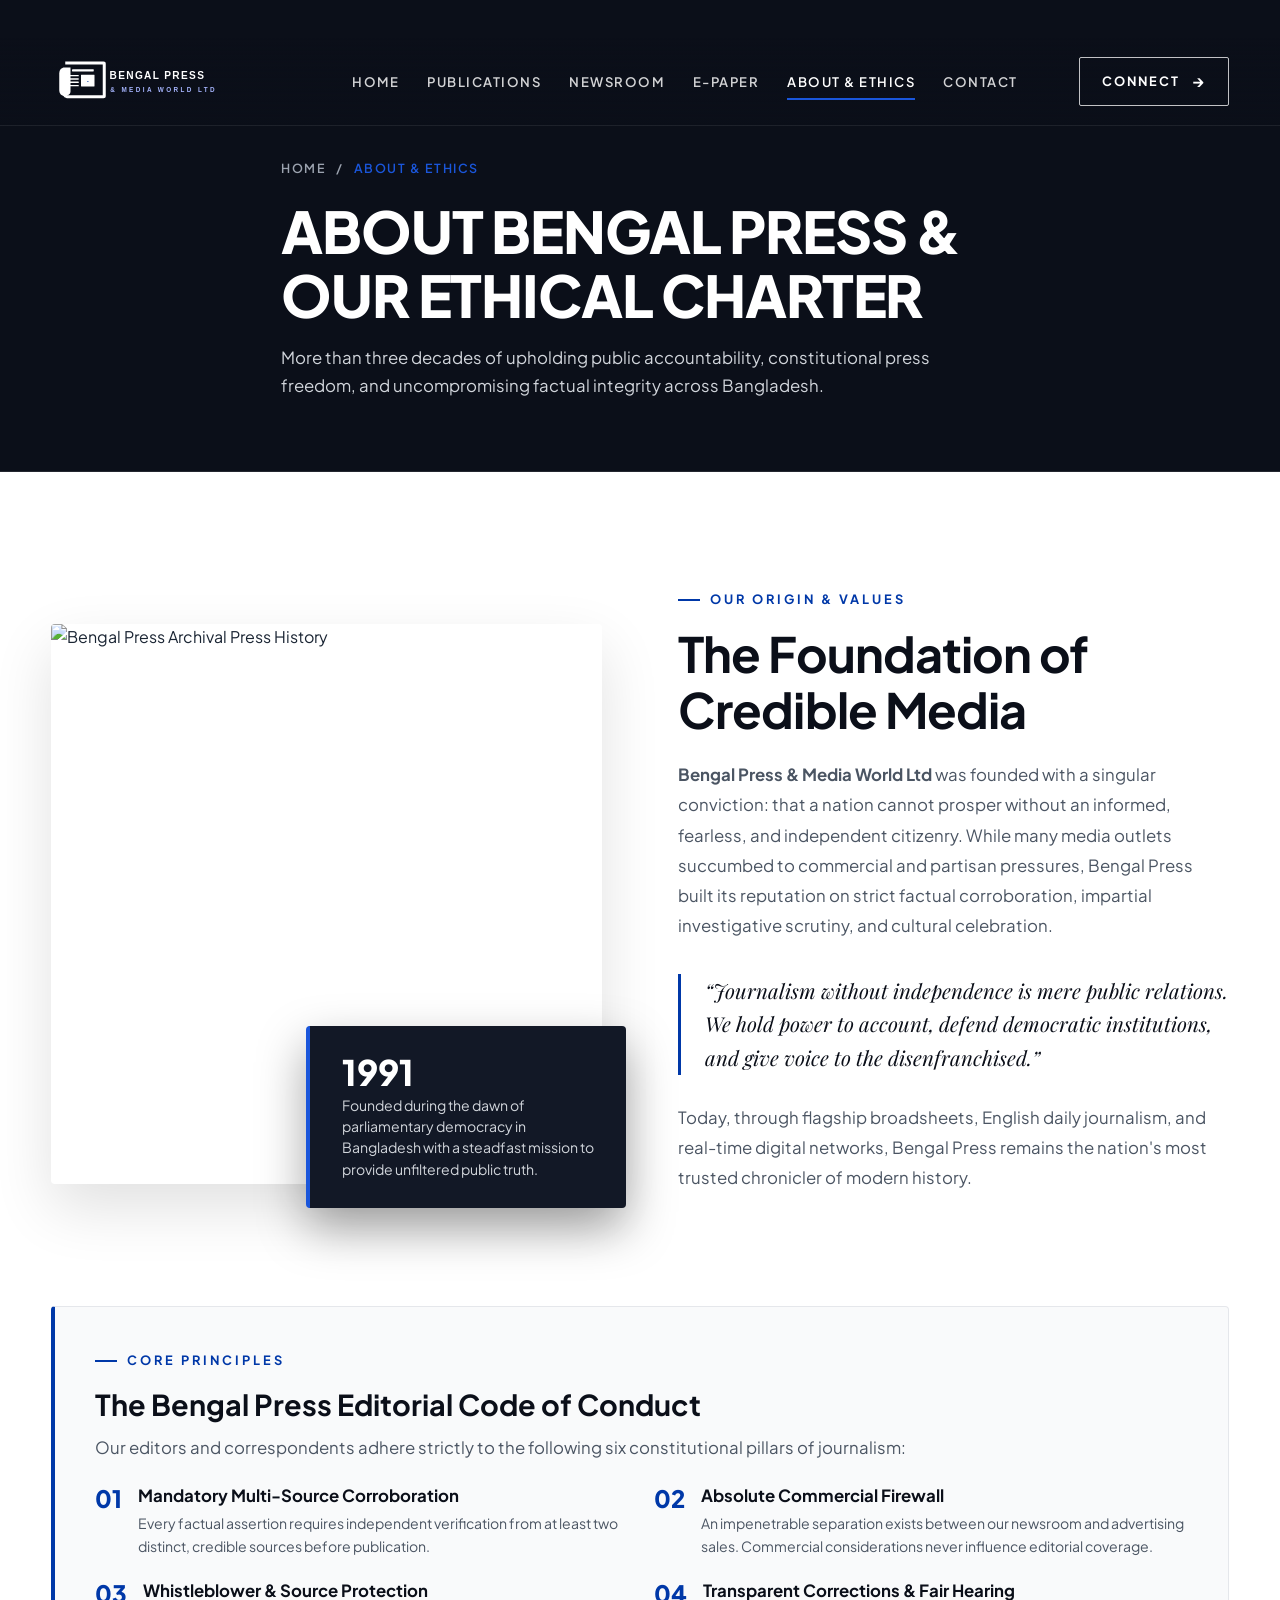
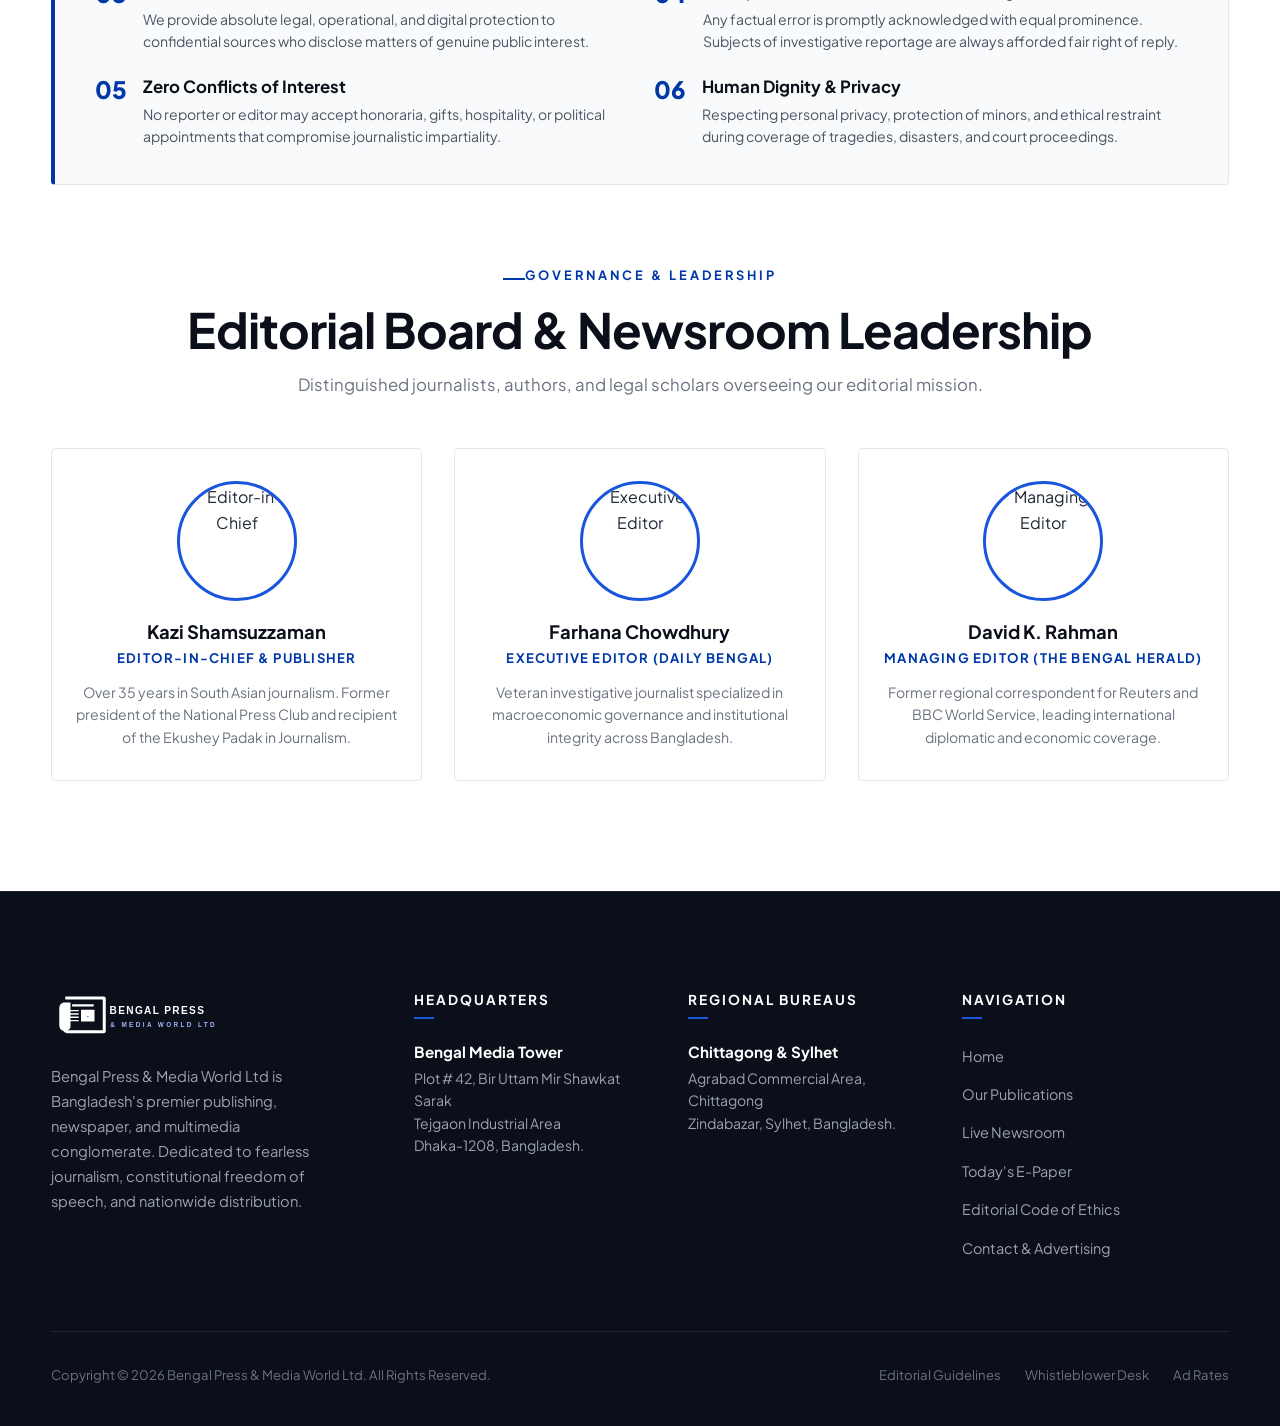
==== about.html @ 6b06f4ae "Refactor into clean multi-page publication and newspaper portal; remove extraneous industrial info" ====
<!DOCTYPE html>
<html lang="en">
<head>
  <meta charset="UTF-8">
  <meta name="viewport" content="width=device-width, initial-scale=1.0">
  <title>About & Editorial Ethics — Bengal Press & Media World Ltd</title>
  <meta name="description" content="Learn about the heritage, publisher's charter, editorial code of conduct, and journalistic independence of Bengal Press & Media World Ltd.">
  
  <link rel="icon" type="image/svg+xml" href="assets/favicon.svg">
  <link rel="stylesheet" href="css/main.css">
  <link rel="stylesheet" href="css/navbar.css">
  <link rel="stylesheet" href="css/sections.css">
  <link rel="stylesheet" href="css/subpages.css">
  <link rel="stylesheet" href="css/footer.css">
</head>
<body>

  <!-- Header -->
  <header class="site-header scrolled">
    <div class="container header-container">
      <a href="index.html" class="brand-logo-link">
        <img src="assets/horizontal-logo-white.svg" alt="Bengal Press & Media World Ltd" class="brand-logo-svg">
      </a>
      <nav class="nav-desktop">
        <a href="index.html" class="nav-link-item">HOME</a>
        <a href="publications.html" class="nav-link-item">PUBLICATIONS</a>
        <a href="newsroom.html" class="nav-link-item">NEWSROOM</a>
        <a href="epaper.html" class="nav-link-item">E-PAPER</a>
        <a href="about.html" class="nav-link-item active">ABOUT & ETHICS</a>
        <a href="contact.html" class="nav-link-item">CONTACT</a>
      </nav>
      <div class="header-actions">
        <a href="contact.html" class="btn-header-connect">CONNECT <span class="arrow">&rarr;</span></a>
        <button class="mobile-toggle" id="mobileMenuBtn">
          <span></span><span></span><span></span>
        </button>
      </div>
    </div>
  </header>

  <!-- Mobile Drawer -->
  <div class="mobile-drawer-backdrop" id="mobileDrawerBackdrop"></div>
  <aside class="mobile-drawer" id="mobileDrawer">
    <div class="mobile-nav-list">
      <a href="index.html" class="mobile-nav-link">HOME</a>
      <a href="publications.html" class="mobile-nav-link">OUR PUBLICATIONS</a>
      <a href="newsroom.html" class="mobile-nav-link">LATEST NEWSROOM</a>
      <a href="epaper.html" class="mobile-nav-link">DIGITAL E-PAPER</a>
      <a href="about.html" class="mobile-nav-link active">ABOUT & ETHICS</a>
      <a href="contact.html" class="mobile-nav-link">CONTACT THE DESK</a>
    </div>
  </aside>

  <main>
    <!-- Subpage Hero -->
    <section class="subpage-hero">
      <div class="subpage-hero-bg" style="background-image: url('https://images.unsplash.com/photo-1542744173-8e7e53415bb0?q=80&w=1920&auto=format&fit=crop');"></div>
      <div class="container subpage-hero-content">
        <div class="breadcrumbs">
          <a href="index.html">Home</a> <span>/</span> <span class="current">About & Ethics</span>
        </div>
        <h1>About Bengal Press & Our Ethical Charter</h1>
        <p>
          More than three decades of upholding public accountability, constitutional press freedom, and uncompromising factual integrity across Bangladesh.
        </p>
      </div>
    </section>

    <!-- Section: Heritage -->
    <section class="section" style="background: #FFFFFF;">
      <div class="container">
        <div class="legacy-grid">
          
          <div class="legacy-image-wrapper">
            <img src="https://images.unsplash.com/photo-1588681664899-f142ff2dc9b1?q=80&w=1200&auto=format&fit=crop" alt="Bengal Press Archival Press History" class="legacy-image-main">
            <div class="legacy-badge-card">
              <div class="badge-year">1991</div>
              <div class="badge-text">Founded during the dawn of parliamentary democracy in Bangladesh with a steadfast mission to provide unfiltered public truth.</div>
            </div>
          </div>

          <div class="legacy-content-wrap">
            <div class="section-tag">OUR ORIGIN & VALUES</div>
            <h2 class="section-title">The Foundation of Credible Media</h2>
            
            <p class="legacy-text">
              <strong>Bengal Press & Media World Ltd</strong> was founded with a singular conviction: that a nation cannot prosper without an informed, fearless, and independent citizenry. While many media outlets succumbed to commercial and partisan pressures, Bengal Press built its reputation on strict factual corroboration, impartial investigative scrutiny, and cultural celebration.
            </p>

            <blockquote class="legacy-quote">
              “Journalism without independence is mere public relations. We hold power to account, defend democratic institutions, and give voice to the disenfranchised.”
            </blockquote>

            <p class="legacy-text">
              Today, through flagship broadsheets, English daily journalism, and real-time digital networks, Bengal Press remains the nation's most trusted chronicler of modern history.
            </p>
          </div>

        </div>

        <!-- Editorial Code of Conduct -->
        <div class="ethics-charter-box" id="ethics" style="margin-top: 80px;">
          <div class="section-tag">CORE PRINCIPLES</div>
          <h3 style="font-size: 1.8rem; margin-bottom: 12px;">The Bengal Press Editorial Code of Conduct</h3>
          <p style="color: var(--color-gray-600); max-width: 820px; line-height: 1.7;">
            Our editors and correspondents adhere strictly to the following six constitutional pillars of journalism:
          </p>

          <div class="ethics-list">
            
            <div class="ethics-item">
              <div class="ethics-item-num">01</div>
              <div class="ethics-item-text">
                <h4>Mandatory Multi-Source Corroboration</h4>
                <p>Every factual assertion requires independent verification from at least two distinct, credible sources before publication.</p>
              </div>
            </div>

            <div class="ethics-item">
              <div class="ethics-item-num">02</div>
              <div class="ethics-item-text">
                <h4>Absolute Commercial Firewall</h4>
                <p>An impenetrable separation exists between our newsroom and advertising sales. Commercial considerations never influence editorial coverage.</p>
              </div>
            </div>

            <div class="ethics-item">
              <div class="ethics-item-num">03</div>
              <div class="ethics-item-text">
                <h4>Whistleblower & Source Protection</h4>
                <p>We provide absolute legal, operational, and digital protection to confidential sources who disclose matters of genuine public interest.</p>
              </div>
            </div>

            <div class="ethics-item">
              <div class="ethics-item-num">04</div>
              <div class="ethics-item-text">
                <h4>Transparent Corrections & Fair Hearing</h4>
                <p>Any factual error is promptly acknowledged with equal prominence. Subjects of investigative reportage are always afforded fair right of reply.</p>
              </div>
            </div>

            <div class="ethics-item">
              <div class="ethics-item-num">05</div>
              <div class="ethics-item-text">
                <h4>Zero Conflicts of Interest</h4>
                <p>No reporter or editor may accept honoraria, gifts, hospitality, or political appointments that compromise journalistic impartiality.</p>
              </div>
            </div>

            <div class="ethics-item">
              <div class="ethics-item-num">06</div>
              <div class="ethics-item-text">
                <h4>Human Dignity & Privacy</h4>
                <p>Respecting personal privacy, protection of minors, and ethical restraint during coverage of tragedies, disasters, and court proceedings.</p>
              </div>
            </div>

          </div>
        </div>

        <!-- Section: Editorial Leadership -->
        <div style="margin-top: 80px;">
          <div class="section-tag" style="text-align: center; display: block;">GOVERNANCE & LEADERSHIP</div>
          <h2 class="section-title" style="text-align: center; margin-bottom: 12px;">Editorial Board & Newsroom Leadership</h2>
          <p class="section-lead" style="text-align: center; margin: 0 auto;">
            Distinguished journalists, authors, and legal scholars overseeing our editorial mission.
          </p>

          <div class="board-grid">
            
            <div class="board-card">
              <img src="https://images.unsplash.com/photo-1507003211169-0a1dd7228f2d?q=80&w=600&auto=format&fit=crop" alt="Editor-in-Chief" class="board-avatar">
              <h4>Kazi Shamsuzzaman</h4>
              <div class="board-role">Editor-in-Chief & Publisher</div>
              <p>Over 35 years in South Asian journalism. Former president of the National Press Club and recipient of the Ekushey Padak in Journalism.</p>
            </div>

            <div class="board-card">
              <img src="https://images.unsplash.com/photo-1542744173-8e7e53415bb0?q=80&w=600&auto=format&fit=crop" alt="Executive Editor" class="board-avatar">
              <h4>Farhana Chowdhury</h4>
              <div class="board-role">Executive Editor (Daily Bengal)</div>
              <p>Veteran investigative journalist specialized in macroeconomic governance and institutional integrity across Bangladesh.</p>
            </div>

            <div class="board-card">
              <img src="https://images.unsplash.com/photo-1522071820081-009f0129c71c?q=80&w=600&auto=format&fit=crop" alt="Managing Editor" class="board-avatar">
              <h4>David K. Rahman</h4>
              <div class="board-role">Managing Editor (The Bengal Herald)</div>
              <p>Former regional correspondent for Reuters and BBC World Service, leading international diplomatic and economic coverage.</p>
            </div>

          </div>
        </div>

      </div>
    </section>
  </main>

  <!-- Footer -->
  <footer class="site-footer">
    <div class="container">
      <div class="footer-top-grid">
        <div class="footer-brand-col">
          <img src="assets/horizontal-logo-white.svg" alt="Bengal Press & Media World Ltd" class="footer-logo">
          <p class="footer-about-text">
            Bengal Press & Media World Ltd is Bangladesh's premier publishing, newspaper, and multimedia conglomerate. Dedicated to fearless journalism, constitutional freedom of speech, and nationwide distribution.
          </p>
        </div>
        <div>
          <h4 class="footer-col-heading">HEADQUARTERS</h4>
          <div class="footer-contact-block">
            <h5>Bengal Media Tower</h5>
            <p>Plot # 42, Bir Uttam Mir Shawkat Sarak<br>Tejgaon Industrial Area<br>Dhaka-1208, Bangladesh.</p>
          </div>
        </div>
        <div>
          <h4 class="footer-col-heading">REGIONAL BUREAUS</h4>
          <div class="footer-contact-block">
            <h5>Chittagong & Sylhet</h5>
            <p>Agrabad Commercial Area, Chittagong<br>Zindabazar, Sylhet, Bangladesh.</p>
          </div>
        </div>
        <div>
          <h4 class="footer-col-heading">NAVIGATION</h4>
          <ul class="footer-nav-list">
            <li><a href="index.html">Home</a></li>
            <li><a href="publications.html">Our Publications</a></li>
            <li><a href="newsroom.html">Live Newsroom</a></li>
            <li><a href="epaper.html">Today's E-Paper</a></li>
            <li><a href="about.html">Editorial Code of Ethics</a></li>
            <li><a href="contact.html">Contact & Advertising</a></li>
          </ul>
        </div>
      </div>
      <div class="footer-bottom">
        <div>Copyright &copy; 2026 Bengal Press &amp; Media World Ltd. All Rights Reserved.</div>
        <div class="footer-bottom-links">
          <a href="about.html#ethics">Editorial Guidelines</a>
          <a href="contact.html">Whistleblower Desk</a>
          <a href="contact.html">Ad Rates</a>
        </div>
      </div>
    </div>
  </footer>

  <script src="js/main.js"></script>
</body>
</html>
---- css/main.css ----
/* ==========================================================================
   BENGAL PRESS & MEDIA WORLD LTD — CORE STYLESHEET
   Inspired by Transcom BD Corporate Architecture & Minimalist Luxury
   ========================================================================== */

@import url('https://fonts.googleapis.com/css2?family=Playfair+Display:ital,wght@0,400;0,600;0,700;0,900;1,400;1,700&family=Plus+Jakarta+Sans:wght@300;400;500;600;700;800&family=Inter:wght@300;400;500;600;700&display=swap');

:root {
  /* Brand Colors */
  --color-primary: #0038A8;
  --color-primary-dark: #002266;
  --color-primary-light: #1A56DB;
  --color-accent: #C29B38;
  --color-accent-hover: #D9AE43;
  
  /* Monochromes & Neutrals */
  --color-dark: #0B0F19;
  --color-dark-surface: #121826;
  --color-dark-card: #1B2234;
  --color-gray-900: #111827;
  --color-gray-800: #1F2937;
  --color-gray-700: #374151;
  --color-gray-600: #4B5563;
  --color-gray-500: #6B7280;
  --color-gray-400: #9CA3AF;
  --color-gray-300: #D1D5DB;
  --color-gray-200: #E5E7EB;
  --color-gray-100: #F3F4F6;
  --color-gray-50: #F9FAFB;
  --color-white: #FFFFFF;

  /* Typography */
  --font-sans: 'Plus Jakarta Sans', 'Inter', -apple-system, BlinkMacSystemFont, sans-serif;
  --font-serif: 'Playfair Display', Georgia, serif;
  
  /* Layout & Spacing */
  --max-width: 1480px;
  --max-width-narrow: 1140px;
  --header-height: 88px;
  --header-height-scrolled: 74px;
  --section-padding-y: 110px;
  --section-padding-mobile: 68px;

  /* Animations & Transitions */
  --transition-fast: 0.2s cubic-bezier(0.16, 1, 0.3, 1);
  --transition-normal: 0.35s cubic-bezier(0.16, 1, 0.3, 1);
  --transition-slow: 0.65s cubic-bezier(0.16, 1, 0.3, 1);
  --transition-carousel: 0.9s cubic-bezier(0.25, 1, 0.5, 1);

  /* Shadows & Glassmorphism */
  --shadow-sm: 0 2px 8px rgba(0, 0, 0, 0.04);
  --shadow-md: 0 12px 32px rgba(0, 0, 0, 0.07);
  --shadow-lg: 0 24px 60px rgba(0, 0, 0, 0.12);
  --shadow-dark: 0 20px 48px rgba(0, 0, 0, 0.35);
  --glass-bg: rgba(11, 15, 25, 0.78);
  --glass-border: rgba(255, 255, 255, 0.12);
}

/* Reset */
*, *::before, *::after {
  box-sizing: border-box;
  margin: 0;
  padding: 0;
}

html {
  font-size: 16px;
  scroll-behavior: smooth;
  text-rendering: optimizeLegibility;
  -webkit-font-smoothing: antialiased;
  -moz-osx-font-smoothing: grayscale;
}

body {
  font-family: var(--font-sans);
  background-color: var(--color-white);
  color: var(--color-gray-800);
  line-height: 1.65;
  overflow-x: hidden;
  position: relative;
}

/* Typography Defaults */
h1, h2, h3, h4, h5, h6 {
  font-family: var(--font-sans);
  font-weight: 700;
  color: var(--color-dark);
  line-height: 1.2;
}

p {
  color: var(--color-gray-600);
  font-size: 1.05rem;
  line-height: 1.75;
}

a {
  color: inherit;
  text-decoration: none;
  transition: color var(--transition-fast);
}

img {
  max-width: 100%;
  height: auto;
  display: block;
}

ul, ol {
  list-style: none;
}

button {
  font-family: inherit;
  cursor: pointer;
  border: none;
  background: none;
  outline: none;
}

/* Container */
.container {
  width: 100%;
  max-width: var(--max-width);
  margin-left: auto;
  margin-right: auto;
  padding-left: clamp(20px, 4vw, 56px);
  padding-right: clamp(20px, 4vw, 56px);
}

.container-narrow {
  max-width: var(--max-width-narrow);
}

/* Section Header Standards (Transcom-style) */
.section {
  padding-top: var(--section-padding-y);
  padding-bottom: var(--section-padding-y);
  position: relative;
}

.section-tag {
  display: inline-flex;
  align-items: center;
  gap: 10px;
  font-size: 0.8rem;
  font-weight: 700;
  letter-spacing: 3px;
  text-transform: uppercase;
  color: var(--color-primary);
  margin-bottom: 16px;
}

.section-tag::before {
  content: '';
  display: inline-block;
  width: 22px;
  height: 2px;
  background-color: var(--color-primary);
}

.section-tag.light {
  color: #A5B4FC;
}

.section-tag.light::before {
  background-color: #A5B4FC;
}

.section-title {
  font-size: clamp(2.2rem, 3.8vw, 3.4rem);
  font-weight: 700;
  letter-spacing: -0.02em;
  line-height: 1.15;
  color: var(--color-dark);
  margin-bottom: 22px;
}

.section-title.light {
  color: var(--color-white);
}

.section-lead {
  font-size: clamp(1.05rem, 1.2vw, 1.22rem);
  color: var(--color-gray-500);
  line-height: 1.8;
  max-width: 720px;
}

.section-lead.light {
  color: var(--color-gray-300);
}

/* Transcom Signature Arrow Button */
.btn-transcom {
  display: inline-flex;
  align-items: center;
  gap: 14px;
  padding: 13px 28px;
  border: 1.5px solid var(--color-primary);
  color: var(--color-primary);
  font-size: 0.82rem;
  font-weight: 700;
  letter-spacing: 2.2px;
  text-transform: uppercase;
  background: transparent;
  transition: all var(--transition-normal);
  position: relative;
  overflow: hidden;
  border-radius: 2px;
  cursor: pointer;
}

.btn-transcom .btn-arrow {
  display: inline-block;
  transition: transform var(--transition-normal);
  font-size: 1.1rem;
  line-height: 1;
}

.btn-transcom:hover {
  background-color: var(--color-primary);
  color: var(--color-white);
  box-shadow: 0 8px 24px rgba(0, 56, 168, 0.25);
}

.btn-transcom:hover .btn-arrow {
  transform: translateX(6px);
}

.btn-transcom-white {
  border-color: rgba(255, 255, 255, 0.85);
  color: var(--color-white);
}

.btn-transcom-white:hover {
  background-color: var(--color-white);
  color: var(--color-primary-dark);
  border-color: var(--color-white);
  box-shadow: 0 8px 28px rgba(255, 255, 255, 0.25);
}

.btn-solid-primary {
  background-color: var(--color-primary);
  color: var(--color-white);
  border: 1.5px solid var(--color-primary);
}

.btn-solid-primary:hover {
  background-color: var(--color-primary-dark);
  border-color: var(--color-primary-dark);
}

/* Ticker bar */
.top-ticker {
  background-color: var(--color-dark);
  color: var(--color-gray-300);
  font-size: 0.78rem;
  font-weight: 500;
  letter-spacing: 0.5px;
  border-bottom: 1px solid rgba(255, 255, 255, 0.08);
  height: 38px;
  display: flex;
  align-items: center;
  overflow: hidden;
}

.ticker-inner {
  display: flex;
  align-items: center;
  justify-content: space-between;
  width: 100%;
}

.ticker-live-badge {
  display: inline-flex;
  align-items: center;
  gap: 6px;
  background-color: rgba(220, 38, 38, 0.2);
  color: #EF4444;
  padding: 2px 8px;
  border-radius: 2px;
  font-size: 0.7rem;
  font-weight: 800;
  letter-spacing: 1px;
  text-transform: uppercase;
}

.ticker-live-dot {
  width: 6px;
  height: 6px;
  background-color: #EF4444;
  border-radius: 50%;
  animation: pulseDot 1.6s infinite ease-in-out;
}

@keyframes pulseDot {
  0%, 100% { opacity: 1; transform: scale(1); }
  50% { opacity: 0.3; transform: scale(0.7); }
}

.ticker-headline-marquee {
  display: flex;
  gap: 32px;
  white-space: nowrap;
  animation: marquee 35s linear infinite;
}

.ticker-item {
  display: inline-flex;
  align-items: center;
  gap: 10px;
}

.ticker-item span.divider {
  color: rgba(255, 255, 255, 0.25);
}

@keyframes marquee {
  0% { transform: translateX(0); }
  100% { transform: translateX(-50%); }
}

/* Animations */
.fade-in-up {
  opacity: 0;
  transform: translateY(32px);
  transition: opacity 0.7s cubic-bezier(0.16, 1, 0.3, 1), transform 0.7s cubic-bezier(0.16, 1, 0.3, 1);
}

.fade-in-up.visible {
  opacity: 1;
  transform: translateY(0);
}

@media (max-width: 991px) {
  :root {
    --header-height: 76px;
    --header-height-scrolled: 68px;
    --section-padding-y: var(--section-padding-mobile);
  }
  .top-ticker {
    display: none;
  }
}
---- css/navbar.css ----
/* ==========================================================================
   BENGAL PRESS & MEDIA WORLD LTD — NAVBAR & HEADER
   Exact Transcom BD Minimalist Luxury Layout
   ========================================================================== */

.site-header {
  position: fixed;
  top: 38px; /* Offset for ticker */
  left: 0;
  width: 100%;
  height: var(--header-height);
  z-index: 1000;
  display: flex;
  align-items: center;
  transition: all var(--transition-normal);
  background: linear-gradient(180deg, rgba(11, 15, 25, 0.75) 0%, rgba(11, 15, 25, 0) 100%);
  border-bottom: 1px solid rgba(255, 255, 255, 0.08);
}

.site-header.scrolled {
  top: 0;
  height: var(--header-height-scrolled);
  background: rgba(11, 15, 25, 0.95);
  backdrop-filter: blur(16px);
  -webkit-backdrop-filter: blur(16px);
  border-bottom: 1px solid rgba(255, 255, 255, 0.12);
  box-shadow: 0 10px 30px rgba(0, 0, 0, 0.35);
}

.header-container {
  display: flex;
  align-items: center;
  justify-content: space-between;
  width: 100%;
}

/* Brand Logo */
.brand-logo-link {
  display: flex;
  align-items: center;
  gap: 12px;
  text-decoration: none;
  z-index: 1002;
}

.brand-logo-svg {
  height: 48px;
  width: auto;
  transition: transform var(--transition-fast);
}

.site-header.scrolled .brand-logo-svg {
  height: 42px;
}

.brand-logo-link:hover .brand-logo-svg {
  transform: translateY(-1px);
}

/* Desktop Navigation */
.nav-desktop {
  display: flex;
  align-items: center;
  gap: clamp(14px, 2.2vw, 34px);
}

.nav-link-item {
  position: relative;
  font-size: 0.82rem;
  font-weight: 600;
  letter-spacing: 1.5px;
  text-transform: uppercase;
  color: rgba(255, 255, 255, 0.82);
  padding: 8px 0;
  transition: color var(--transition-fast);
}

.nav-link-item::after {
  content: '';
  position: absolute;
  bottom: 0;
  left: 50%;
  transform: translateX(-50%) scaleX(0);
  width: 100%;
  height: 2px;
  background-color: var(--color-primary-light);
  transition: transform var(--transition-normal);
  transform-origin: center;
}

.nav-link-item:hover,
.nav-link-item.active {
  color: var(--color-white);
}

.nav-link-item:hover::after,
.nav-link-item.active::after {
  transform: translateX(-50%) scaleX(1);
}

/* Header Actions */
.header-actions {
  display: flex;
  align-items: center;
  gap: 20px;
}

.btn-header-connect {
  display: inline-flex;
  align-items: center;
  gap: 12px;
  padding: 10px 22px;
  border: 1px solid rgba(255, 255, 255, 0.75);
  color: var(--color-white);
  font-size: 0.8rem;
  font-weight: 700;
  letter-spacing: 2px;
  text-transform: uppercase;
  background: transparent;
  transition: all var(--transition-normal);
  border-radius: 2px;
}

.btn-header-connect .arrow {
  display: inline-block;
  transition: transform var(--transition-normal);
  font-size: 1rem;
}

.btn-header-connect:hover {
  background-color: var(--color-white);
  color: var(--color-primary-dark);
  border-color: var(--color-white);
}

.btn-header-connect:hover .arrow {
  transform: translateX(4px);
}

/* Mobile Menu Toggle */
.mobile-toggle {
  display: none;
  flex-direction: column;
  justify-content: center;
  gap: 5px;
  width: 40px;
  height: 40px;
  z-index: 1002;
  cursor: pointer;
  background: none;
  border: none;
  padding: 4px;
}

.mobile-toggle span {
  display: block;
  width: 24px;
  height: 2px;
  background-color: var(--color-white);
  transition: all var(--transition-fast);
}

.mobile-toggle.open span:nth-child(1) {
  transform: translateY(7px) rotate(45deg);
}

.mobile-toggle.open span:nth-child(2) {
  opacity: 0;
}

.mobile-toggle.open span:nth-child(3) {
  transform: translateY(-7px) rotate(-45deg);
}

/* Mobile Drawer Overlay */
.mobile-drawer {
  position: fixed;
  top: 0;
  right: -100%;
  width: 100%;
  max-width: 420px;
  height: 100vh;
  background: rgba(11, 15, 25, 0.98);
  backdrop-filter: blur(20px);
  -webkit-backdrop-filter: blur(20px);
  z-index: 1001;
  display: flex;
  flex-direction: column;
  padding: 100px 36px 40px;
  transition: right 0.4s cubic-bezier(0.16, 1, 0.3, 1);
  border-left: 1px solid rgba(255, 255, 255, 0.1);
  overflow-y: auto;
}

.mobile-drawer.open {
  right: 0;
}

.mobile-drawer-backdrop {
  position: fixed;
  top: 0;
  left: 0;
  width: 100%;
  height: 100vh;
  background: rgba(0, 0, 0, 0.65);
  z-index: 1000;
  opacity: 0;
  visibility: hidden;
  transition: all var(--transition-normal);
}

.mobile-drawer-backdrop.open {
  opacity: 1;
  visibility: visible;
}

.mobile-nav-list {
  display: flex;
  flex-direction: column;
  gap: 20px;
  margin-bottom: 36px;
}

.mobile-nav-link {
  font-size: 1.15rem;
  font-weight: 600;
  letter-spacing: 1.5px;
  text-transform: uppercase;
  color: rgba(255, 255, 255, 0.85);
  padding: 8px 0;
  display: block;
  border-bottom: 1px solid rgba(255, 255, 255, 0.06);
}

.mobile-nav-link:hover,
.mobile-nav-link.active {
  color: var(--color-white);
  padding-left: 8px;
}

.mobile-drawer-footer {
  margin-top: auto;
  padding-top: 24px;
}

.mobile-drawer-footer p {
  color: var(--color-gray-400);
  font-size: 0.85rem;
  margin-bottom: 16px;
}

/* Responsive adjustments */
@media (max-width: 1140px) {
  .nav-desktop {
    display: none;
  }
  .mobile-toggle {
    display: flex;
  }
}

@media (max-width: 991px) {
  .site-header {
    top: 0;
  }
  .btn-header-connect {
    padding: 8px 16px;
    font-size: 0.72rem;
    letter-spacing: 1.5px;
  }
}
---- css/sections.css ----
/* ==========================================================================
   BENGAL PRESS & MEDIA WORLD LTD — SECTIONS STYLESHEET
   Transcom BD Architecture Adapted for a Premier Publishing Conglomerate
   ========================================================================== */

/* --------------------------------------------------------------------------
   1. SECTION: A LEGACY BUILT ON TRUTH & INTEGRITY (Transcom Legacy Style)
   -------------------------------------------------------------------------- */
.section-legacy {
  background-color: var(--color-white);
  position: relative;
  overflow: hidden;
}

.legacy-grid {
  display: grid;
  grid-template-columns: 1fr 1fr;
  gap: clamp(40px, 6vw, 90px);
  align-items: center;
}

.legacy-image-wrapper {
  position: relative;
}

.legacy-image-main {
  width: 100%;
  height: 560px;
  object-fit: cover;
  border-radius: 4px;
  box-shadow: var(--shadow-lg);
  filter: contrast(1.05);
}

.legacy-badge-card {
  position: absolute;
  bottom: -24px;
  right: -24px;
  background: var(--color-dark-surface);
  color: var(--color-white);
  padding: 28px 32px;
  border-radius: 4px;
  border-left: 4px solid var(--color-primary-light);
  box-shadow: var(--shadow-dark);
  max-width: 320px;
}

.legacy-badge-card .badge-year {
  font-size: 2.2rem;
  font-weight: 800;
  color: #FFFFFF;
  line-height: 1;
  margin-bottom: 6px;
}

.legacy-badge-card .badge-text {
  font-size: 0.88rem;
  color: var(--color-gray-300);
  line-height: 1.5;
}

.legacy-content-header {
  margin-bottom: 24px;
}

.legacy-quote {
  font-family: var(--font-serif);
  font-size: clamp(1.2rem, 1.6vw, 1.45rem);
  font-style: italic;
  line-height: 1.65;
  color: var(--color-dark);
  border-left: 3px solid var(--color-primary);
  padding-left: 24px;
  margin-bottom: 28px;
}

.legacy-text {
  font-size: 1.05rem;
  color: var(--color-gray-600);
  line-height: 1.8;
  margin-bottom: 32px;
}

/* Transcom Award Highlights */
.legacy-awards-list {
  display: flex;
  flex-direction: column;
  gap: 16px;
  margin-bottom: 38px;
}

.award-item {
  display: flex;
  align-items: center;
  gap: 16px;
  padding: 12px 18px;
  background-color: var(--color-gray-50);
  border-radius: 4px;
  border: 1px solid var(--color-gray-200);
}

.award-icon {
  width: 36px;
  height: 36px;
  display: flex;
  align-items: center;
  justify-content: center;
  background-color: rgba(0, 56, 168, 0.1);
  color: var(--color-primary);
  border-radius: 50%;
  font-size: 1.1rem;
  flex-shrink: 0;
}

.award-details h4 {
  font-size: 0.95rem;
  font-weight: 700;
  color: var(--color-dark);
  margin-bottom: 2px;
}

.award-details p {
  font-size: 0.82rem;
  color: var(--color-gray-500);
  margin: 0;
}

/* --------------------------------------------------------------------------
   2. SECTION: IMPACT & CIRCULATION METRICS (Transcom Presence Style)
   -------------------------------------------------------------------------- */
.section-metrics {
  background-color: var(--color-dark-surface);
  color: var(--color-white);
  padding: 90px 0;
  position: relative;
  border-top: 1px solid rgba(255, 255, 255, 0.08);
  border-bottom: 1px solid rgba(255, 255, 255, 0.08);
}

.metrics-header {
  text-align: center;
  max-width: 800px;
  margin: 0 auto 60px;
}

.metrics-grid {
  display: grid;
  grid-template-columns: repeat(4, 1fr);
  gap: 28px;
}

.metric-card {
  background: rgba(255, 255, 255, 0.03);
  border: 1px solid rgba(255, 255, 255, 0.08);
  border-radius: 4px;
  padding: 36px 28px;
  text-align: center;
  transition: transform var(--transition-fast), border-color var(--transition-fast), background var(--transition-fast);
}

.metric-card:hover {
  transform: translateY(-4px);
  border-color: var(--color-primary-light);
  background: rgba(255, 255, 255, 0.05);
}

.metric-number {
  font-size: clamp(2.6rem, 3.8vw, 3.8rem);
  font-weight: 800;
  letter-spacing: -0.02em;
  line-height: 1;
  color: #FFFFFF;
  margin-bottom: 12px;
  font-family: var(--font-sans);
}

.metric-number span.suffix {
  color: var(--color-primary-light);
}

.metric-label {
  font-size: 0.92rem;
  font-weight: 700;
  letter-spacing: 1.5px;
  text-transform: uppercase;
  color: var(--color-gray-300);
  margin-bottom: 8px;
}

.metric-sub {
  font-size: 0.84rem;
  color: var(--color-gray-400);
  line-height: 1.5;
}

/* --------------------------------------------------------------------------
   3. SECTION: PUBLICATIONS & MEDIA DIVISIONS (Transcom Businesses Style)
   -------------------------------------------------------------------------- */
.section-divisions {
  background-color: var(--color-gray-50);
}

.divisions-header-wrap {
  display: flex;
  align-items: flex-end;
  justify-content: space-between;
  margin-bottom: 48px;
  flex-wrap: wrap;
  gap: 24px;
}

/* Category Filter Tabs */
.divisions-tabs {
  display: flex;
  align-items: center;
  gap: 8px;
  flex-wrap: wrap;
  background: var(--color-white);
  padding: 6px;
  border-radius: 4px;
  border: 1px solid var(--color-gray-200);
}

.tab-btn {
  padding: 8px 18px;
  font-size: 0.8rem;
  font-weight: 700;
  letter-spacing: 1px;
  text-transform: uppercase;
  color: var(--color-gray-600);
  border-radius: 2px;
  transition: all var(--transition-fast);
}

.tab-btn:hover {
  color: var(--color-dark);
}

.tab-btn.active {
  background-color: var(--color-primary);
  color: var(--color-white);
}

/* Divisions Grid */
.divisions-grid {
  display: grid;
  grid-template-columns: repeat(3, 1fr);
  gap: 32px;
}

.division-card {
  background-color: var(--color-white);
  border-radius: 4px;
  overflow: hidden;
  box-shadow: var(--shadow-sm);
  border: 1px solid var(--color-gray-200);
  transition: transform var(--transition-normal), box-shadow var(--transition-normal), border-color var(--transition-normal);
  display: flex;
  flex-direction: column;
}

.division-card:hover {
  transform: translateY(-6px);
  box-shadow: var(--shadow-lg);
  border-color: rgba(0, 56, 168, 0.3);
}

.division-image-wrap {
  position: relative;
  width: 100%;
  height: 240px;
  overflow: hidden;
}

.division-image-wrap img {
  width: 100%;
  height: 100%;
  object-fit: cover;
  transition: transform 0.6s cubic-bezier(0.25, 1, 0.5, 1);
}

.division-card:hover .division-image-wrap img {
  transform: scale(1.06);
}

.division-tag-pill {
  position: absolute;
  top: 16px;
  left: 16px;
  padding: 4px 12px;
  background: rgba(11, 15, 25, 0.85);
  backdrop-filter: blur(8px);
  -webkit-backdrop-filter: blur(8px);
  color: #FFFFFF;
  font-size: 0.72rem;
  font-weight: 700;
  letter-spacing: 1.5px;
  text-transform: uppercase;
  border-radius: 2px;
}

.division-body {
  padding: 30px;
  display: flex;
  flex-direction: column;
  flex-grow: 1;
}

.division-meta {
  display: flex;
  align-items: center;
  gap: 12px;
  font-size: 0.78rem;
  color: var(--color-gray-500);
  margin-bottom: 12px;
}

.division-title {
  font-size: 1.35rem;
  font-weight: 700;
  color: var(--color-dark);
  margin-bottom: 14px;
  line-height: 1.3;
}

.division-desc {
  font-size: 0.95rem;
  color: var(--color-gray-600);
  line-height: 1.65;
  margin-bottom: 24px;
  flex-grow: 1;
}

.division-footer {
  padding-top: 18px;
  border-top: 1px solid var(--color-gray-100);
  display: flex;
  align-items: center;
  justify-content: space-between;
}

.division-spec {
  font-size: 0.8rem;
  font-weight: 600;
  color: var(--color-primary);
}

.division-explore-btn {
  display: inline-flex;
  align-items: center;
  gap: 6px;
  font-size: 0.78rem;
  font-weight: 700;
  letter-spacing: 1.5px;
  text-transform: uppercase;
  color: var(--color-dark);
  transition: gap var(--transition-fast), color var(--transition-fast);
}

.division-explore-btn:hover {
  color: var(--color-primary);
  gap: 10px;
}

/* --------------------------------------------------------------------------
   4. SECTION: INDUSTRIAL PRINTING & SUSTAINABLE INFRASTRUCTURE
   -------------------------------------------------------------------------- */
.section-infrastructure {
  background-color: var(--color-dark);
  color: var(--color-white);
  position: relative;
  overflow: hidden;
}

.infra-grid {
  display: grid;
  grid-template-columns: 1.1fr 0.9fr;
  gap: clamp(40px, 6vw, 80px);
  align-items: center;
}

.infra-features {
  display: grid;
  grid-template-columns: 1fr 1fr;
  gap: 24px;
  margin-top: 36px;
}

.infra-feature-item {
  background: rgba(255, 255, 255, 0.04);
  border: 1px solid rgba(255, 255, 255, 0.09);
  padding: 24px;
  border-radius: 4px;
  transition: background var(--transition-fast);
}

.infra-feature-item:hover {
  background: rgba(255, 255, 255, 0.08);
}

.infra-feature-icon {
  font-size: 1.5rem;
  color: var(--color-primary-light);
  margin-bottom: 14px;
}

.infra-feature-title {
  font-size: 1.05rem;
  font-weight: 700;
  color: #FFFFFF;
  margin-bottom: 8px;
}

.infra-feature-desc {
  font-size: 0.85rem;
  color: var(--color-gray-400);
  line-height: 1.6;
  margin: 0;
}

.infra-media-wrap {
  position: relative;
}

.infra-main-img {
  width: 100%;
  height: 520px;
  object-fit: cover;
  border-radius: 4px;
  box-shadow: var(--shadow-dark);
}

.infra-spec-overlay {
  position: absolute;
  bottom: 24px;
  left: 24px;
  right: 24px;
  background: rgba(11, 15, 25, 0.92);
  backdrop-filter: blur(14px);
  -webkit-backdrop-filter: blur(14px);
  border: 1px solid rgba(255, 255, 255, 0.14);
  padding: 20px 24px;
  border-radius: 4px;
  display: flex;
  justify-content: space-between;
  align-items: center;
}

.infra-spec-stat h5 {
  font-size: 1.35rem;
  font-weight: 800;
  color: #FFFFFF;
  margin-bottom: 2px;
}

.infra-spec-stat p {
  font-size: 0.75rem;
  font-weight: 600;
  text-transform: uppercase;
  letter-spacing: 1px;
  color: var(--color-gray-400);
  margin: 0;
}

/* --------------------------------------------------------------------------
   5. SECTION: NEWSROOM & PRESS RELEASES (Transcom News Style)
   -------------------------------------------------------------------------- */
.section-news {
  background-color: var(--color-white);
}

.news-header-wrap {
  display: flex;
  align-items: flex-end;
  justify-content: space-between;
  margin-bottom: 48px;
  flex-wrap: wrap;
  gap: 20px;
}

.news-grid {
  display: grid;
  grid-template-columns: 1.2fr 0.8fr 0.8fr;
  gap: 32px;
}

.news-card-featured {
  grid-row: span 2;
  background: var(--color-gray-50);
  border: 1px solid var(--color-gray-200);
  border-radius: 4px;
  overflow: hidden;
  display: flex;
  flex-direction: column;
  transition: transform var(--transition-normal), box-shadow var(--transition-normal);
}

.news-card-featured:hover {
  transform: translateY(-4px);
  box-shadow: var(--shadow-lg);
}

.news-featured-img {
  width: 100%;
  height: 340px;
  object-fit: cover;
}

.news-featured-content {
  padding: 36px;
  display: flex;
  flex-direction: column;
  flex-grow: 1;
}

.news-meta-row {
  display: flex;
  align-items: center;
  gap: 14px;
  font-size: 0.78rem;
  font-weight: 600;
  letter-spacing: 1px;
  text-transform: uppercase;
  color: var(--color-primary);
  margin-bottom: 14px;
}

.news-card-standard {
  background: var(--color-white);
  border: 1px solid var(--color-gray-200);
  border-radius: 4px;
  overflow: hidden;
  display: flex;
  flex-direction: column;
  transition: transform var(--transition-normal), box-shadow var(--transition-normal);
}

.news-card-standard:hover {
  transform: translateY(-4px);
  box-shadow: var(--shadow-md);
}

.news-standard-img {
  width: 100%;
  height: 190px;
  object-fit: cover;
}

.news-standard-content {
  padding: 24px;
  display: flex;
  flex-direction: column;
  flex-grow: 1;
}

.news-title {
  font-size: 1.15rem;
  font-weight: 700;
  color: var(--color-dark);
  line-height: 1.4;
  margin-bottom: 12px;
}

.news-excerpt {
  font-size: 0.9rem;
  color: var(--color-gray-500);
  line-height: 1.6;
  margin-bottom: 18px;
  flex-grow: 1;
}

.news-date {
  font-size: 0.76rem;
  color: var(--color-gray-400);
  font-weight: 500;
}

/* --------------------------------------------------------------------------
   6. SECTION: EDITORIAL ETHICS & PUBLIC RESPONSIBILITY (CSR)
   -------------------------------------------------------------------------- */
.section-csr {
  background-color: var(--color-gray-50);
  border-top: 1px solid var(--color-gray-200);
}

.csr-grid {
  display: grid;
  grid-template-columns: repeat(3, 1fr);
  gap: 32px;
}

.csr-card {
  background: var(--color-white);
  padding: 40px 32px;
  border-radius: 4px;
  border: 1px solid var(--color-gray-200);
  transition: transform var(--transition-fast), border-color var(--transition-fast);
}

.csr-card:hover {
  transform: translateY(-4px);
  border-color: var(--color-primary);
}

.csr-card-icon {
  width: 52px;
  height: 52px;
  display: flex;
  align-items: center;
  justify-content: center;
  background-color: rgba(0, 56, 168, 0.08);
  color: var(--color-primary);
  font-size: 1.6rem;
  border-radius: 4px;
  margin-bottom: 24px;
}

.csr-card h3 {
  font-size: 1.25rem;
  font-weight: 700;
  margin-bottom: 14px;
}

.csr-card p {
  font-size: 0.92rem;
  color: var(--color-gray-600);
  line-height: 1.7;
  margin: 0;
}

/* --------------------------------------------------------------------------
   7. SECTION: CAREERS AT BENGAL PRESS & MEDIA WORLD
   -------------------------------------------------------------------------- */
.section-careers {
  background: linear-gradient(135deg, var(--color-dark) 0%, var(--color-primary-dark) 100%);
  color: var(--color-white);
  padding: 100px 0;
}

.careers-content-wrap {
  display: flex;
  align-items: center;
  justify-content: space-between;
  gap: 48px;
  flex-wrap: wrap;
}

.careers-text-box {
  max-width: 680px;
}

.careers-text-box h2 {
  color: #FFFFFF;
  font-size: clamp(2.2rem, 3.6vw, 3.2rem);
  margin-bottom: 18px;
}

.careers-text-box p {
  color: rgba(255, 255, 255, 0.85);
  font-size: 1.1rem;
  line-height: 1.7;
  margin-bottom: 28px;
}

.careers-roles-preview {
  display: flex;
  gap: 12px;
  flex-wrap: wrap;
}

.career-role-pill {
  padding: 8px 18px;
  background: rgba(255, 255, 255, 0.1);
  border: 1px solid rgba(255, 255, 255, 0.2);
  border-radius: 20px;
  font-size: 0.8rem;
  font-weight: 600;
  color: #FFFFFF;
}

/* Responsive adjustments */
@media (max-width: 1140px) {
  .metrics-grid {
    grid-template-columns: repeat(2, 1fr);
  }
  .divisions-grid {
    grid-template-columns: repeat(2, 1fr);
  }
  .news-grid {
    grid-template-columns: 1fr;
  }
  .news-card-featured {
    grid-row: auto;
  }
  .infra-grid {
    grid-template-columns: 1fr;
  }
}

@media (max-width: 768px) {
  .legacy-grid {
    grid-template-columns: 1fr;
  }
  .legacy-badge-card {
    position: static;
    margin-top: 16px;
    max-width: 100%;
  }
  .metrics-grid {
    grid-template-columns: 1fr;
  }
  .divisions-grid {
    grid-template-columns: 1fr;
  }
  .csr-grid {
    grid-template-columns: 1fr;
  }
  .infra-features {
    grid-template-columns: 1fr;
  }
}
---- css/subpages.css ----
/* ==========================================================================
   BENGAL PRESS & MEDIA WORLD LTD — SUBPAGES STYLESHEET
   Refined Newspaper & Publication Design System
   ========================================================================== */

/* Subpage Hero Header */
.subpage-hero {
  position: relative;
  background-color: var(--color-dark);
  color: var(--color-white);
  padding-top: calc(var(--header-height) + 70px);
  padding-bottom: 70px;
  overflow: hidden;
  border-bottom: 1px solid rgba(255, 255, 255, 0.1);
}

.subpage-hero-bg {
  position: absolute;
  top: 0;
  left: 0;
  width: 100%;
  height: 100%;
  background-size: cover;
  background-position: center;
  opacity: 0.18;
  filter: contrast(1.1);
}

.subpage-hero-content {
  position: relative;
  z-index: 2;
  max-width: 820px;
}

.subpage-hero-content h1 {
  font-size: clamp(2.4rem, 4.5vw, 3.8rem);
  font-weight: 800;
  letter-spacing: -0.02em;
  color: #FFFFFF;
  line-height: 1.12;
  margin-bottom: 16px;
  text-transform: uppercase;
}

.subpage-hero-content p {
  font-size: clamp(1.05rem, 1.3vw, 1.25rem);
  color: var(--color-gray-300);
  line-height: 1.7;
  margin: 0;
}

/* Breadcrumbs */
.breadcrumbs {
  display: flex;
  align-items: center;
  gap: 10px;
  font-size: 0.78rem;
  font-weight: 600;
  letter-spacing: 1.5px;
  text-transform: uppercase;
  color: var(--color-gray-400);
  margin-bottom: 20px;
}

.breadcrumbs a {
  color: var(--color-gray-400);
}

.breadcrumbs a:hover {
  color: #FFFFFF;
}

.breadcrumbs span.current {
  color: var(--color-primary-light);
}

/* ==========================================================================
   PUBLICATIONS PAGE STYLES
   ========================================================================== */
.pub-feature-item {
  display: grid;
  grid-template-columns: 1fr 1.15fr;
  gap: clamp(36px, 5vw, 70px);
  align-items: center;
  padding: 60px 0;
  border-bottom: 1px solid var(--color-gray-200);
}

.pub-feature-item:last-child {
  border-bottom: none;
}

.pub-feature-item.reverse {
  grid-template-columns: 1.15fr 1fr;
}

.pub-feature-item.reverse .pub-img-wrap {
  order: 2;
}

.pub-feature-item.reverse .pub-text-wrap {
  order: 1;
}

.pub-img-wrap {
  position: relative;
  overflow: hidden;
  border-radius: 4px;
  box-shadow: var(--shadow-md);
}

.pub-img-wrap img {
  width: 100%;
  height: 420px;
  object-fit: cover;
  transition: transform var(--transition-normal);
}

.pub-feature-item:hover .pub-img-wrap img {
  transform: scale(1.03);
}

.pub-badge {
  display: inline-block;
  padding: 4px 12px;
  background: var(--color-primary);
  color: #FFFFFF;
  font-size: 0.72rem;
  font-weight: 700;
  letter-spacing: 1.5px;
  text-transform: uppercase;
  border-radius: 2px;
  margin-bottom: 16px;
}

.pub-title {
  font-size: clamp(1.8rem, 2.8vw, 2.5rem);
  font-weight: 700;
  color: var(--color-dark);
  margin-bottom: 16px;
  line-height: 1.2;
}

.pub-desc {
  font-size: 1.02rem;
  color: var(--color-gray-600);
  line-height: 1.75;
  margin-bottom: 24px;
}

.pub-specs-grid {
  display: grid;
  grid-template-columns: 1fr 1fr;
  gap: 16px;
  padding: 20px;
  background: var(--color-gray-50);
  border-radius: 4px;
  border: 1px solid var(--color-gray-200);
  margin-bottom: 28px;
}

.pub-spec-box h6 {
  font-size: 0.72rem;
  font-weight: 700;
  letter-spacing: 1.2px;
  text-transform: uppercase;
  color: var(--color-gray-500);
  margin-bottom: 4px;
}

.pub-spec-box p {
  font-size: 0.95rem;
  font-weight: 600;
  color: var(--color-dark);
  margin: 0;
}

/* ==========================================================================
   NEWSROOM PAGE STYLES
   ========================================================================== */
.newsroom-filters {
  display: flex;
  align-items: center;
  justify-content: center;
  gap: 10px;
  flex-wrap: wrap;
  margin-bottom: 48px;
}

.news-filter-btn {
  padding: 10px 22px;
  background: var(--color-gray-50);
  border: 1px solid var(--color-gray-200);
  border-radius: 2px;
  font-size: 0.8rem;
  font-weight: 700;
  letter-spacing: 1.2px;
  text-transform: uppercase;
  color: var(--color-gray-600);
  transition: all var(--transition-fast);
  cursor: pointer;
}

.news-filter-btn:hover {
  border-color: var(--color-primary);
  color: var(--color-primary);
}

.news-filter-btn.active {
  background: var(--color-primary);
  border-color: var(--color-primary);
  color: #FFFFFF;
}

.newsroom-grid {
  display: grid;
  grid-template-columns: repeat(3, 1fr);
  gap: 32px;
}

.news-article-card {
  background: var(--color-white);
  border: 1px solid var(--color-gray-200);
  border-radius: 4px;
  overflow: hidden;
  display: flex;
  flex-direction: column;
  transition: transform var(--transition-normal), box-shadow var(--transition-normal);
}

.news-article-card:hover {
  transform: translateY(-4px);
  box-shadow: var(--shadow-md);
  border-color: rgba(0, 56, 168, 0.3);
}

.article-img-wrap {
  position: relative;
  height: 220px;
  overflow: hidden;
}

.article-img-wrap img {
  width: 100%;
  height: 100%;
  object-fit: cover;
  transition: transform 0.5s ease;
}

.news-article-card:hover .article-img-wrap img {
  transform: scale(1.05);
}

.article-category-tag {
  position: absolute;
  top: 14px;
  left: 14px;
  padding: 4px 10px;
  background: rgba(11, 15, 25, 0.85);
  backdrop-filter: blur(6px);
  color: #FFFFFF;
  font-size: 0.7rem;
  font-weight: 700;
  letter-spacing: 1.2px;
  text-transform: uppercase;
  border-radius: 2px;
}

.article-content {
  padding: 24px;
  display: flex;
  flex-direction: column;
  flex-grow: 1;
}

.article-meta {
  display: flex;
  align-items: center;
  gap: 12px;
  font-size: 0.75rem;
  color: var(--color-gray-500);
  margin-bottom: 12px;
}

.article-title {
  font-size: 1.2rem;
  font-weight: 700;
  color: var(--color-dark);
  line-height: 1.4;
  margin-bottom: 12px;
}

.article-excerpt {
  font-size: 0.92rem;
  color: var(--color-gray-600);
  line-height: 1.65;
  margin-bottom: 20px;
  flex-grow: 1;
}

.article-footer {
  display: flex;
  align-items: center;
  justify-content: space-between;
  padding-top: 14px;
  border-top: 1px solid var(--color-gray-100);
  font-size: 0.78rem;
  font-weight: 600;
  color: var(--color-primary);
}

/* ==========================================================================
   ABOUT & EDITORIAL ETHICS STYLES
   ========================================================================== */
.ethics-charter-box {
  background: var(--color-gray-50);
  border: 1px solid var(--color-gray-200);
  border-left: 4px solid var(--color-primary);
  border-radius: 4px;
  padding: 36px 40px;
  margin: 40px 0;
}

.ethics-charter-box h3 {
  font-size: 1.4rem;
  margin-bottom: 16px;
}

.ethics-list {
  display: grid;
  grid-template-columns: 1fr 1fr;
  gap: 24px;
  margin-top: 24px;
}

.ethics-item {
  display: flex;
  gap: 16px;
}

.ethics-item-num {
  font-size: 1.5rem;
  font-weight: 800;
  color: var(--color-primary);
  line-height: 1;
}

.ethics-item-text h4 {
  font-size: 1.05rem;
  margin-bottom: 6px;
}

.ethics-item-text p {
  font-size: 0.88rem;
  color: var(--color-gray-600);
  line-height: 1.6;
  margin: 0;
}

/* Leadership Team Grid */
.board-grid {
  display: grid;
  grid-template-columns: repeat(3, 1fr);
  gap: 32px;
  margin-top: 48px;
}

.board-card {
  background: var(--color-white);
  border: 1px solid var(--color-gray-200);
  border-radius: 4px;
  overflow: hidden;
  text-align: center;
  padding: 32px 24px;
}

.board-avatar {
  width: 120px;
  height: 120px;
  border-radius: 50%;
  object-fit: cover;
  margin: 0 auto 20px;
  border: 3px solid var(--color-primary-light);
}

.board-card h4 {
  font-size: 1.15rem;
  margin-bottom: 4px;
}

.board-card .board-role {
  font-size: 0.82rem;
  font-weight: 700;
  letter-spacing: 1.2px;
  text-transform: uppercase;
  color: var(--color-primary);
  margin-bottom: 12px;
}

.board-card p {
  font-size: 0.88rem;
  color: var(--color-gray-500);
  line-height: 1.6;
  margin: 0;
}

/* ==========================================================================
   E-PAPER PAGE STYLES
   ========================================================================== */
.epaper-showcase-grid {
  display: grid;
  grid-template-columns: 1fr 1.2fr;
  gap: clamp(40px, 5vw, 80px);
  align-items: center;
}

.epaper-edition-preview {
  position: relative;
  background: #F8FAFC;
  padding: 24px;
  border: 1px solid var(--color-gray-200);
  border-radius: 4px;
  box-shadow: var(--shadow-lg);
}

.epaper-edition-preview img {
  width: 100%;
  height: auto;
  border: 1px solid #E2E8F0;
}

.epaper-edition-selector {
  display: flex;
  gap: 12px;
  flex-wrap: wrap;
  margin: 24px 0;
}

.edition-btn {
  padding: 10px 18px;
  background: var(--color-gray-50);
  border: 1.5px solid var(--color-gray-200);
  border-radius: 2px;
  font-size: 0.82rem;
  font-weight: 700;
  text-transform: uppercase;
  color: var(--color-gray-700);
  cursor: pointer;
  transition: all var(--transition-fast);
}

.edition-btn:hover,
.edition-btn.active {
  background: var(--color-primary);
  border-color: var(--color-primary);
  color: #FFFFFF;
}

/* ==========================================================================
   CONTACT PAGE STYLES
   ========================================================================== */
.contact-page-grid {
  display: grid;
  grid-template-columns: 1.1fr 0.9fr;
  gap: clamp(40px, 6vw, 80px);
}

.contact-bureau-grid {
  display: grid;
  grid-template-columns: 1fr 1fr;
  gap: 24px;
  margin-top: 36px;
}

.bureau-card {
  background: var(--color-gray-50);
  border: 1px solid var(--color-gray-200);
  padding: 24px;
  border-radius: 4px;
}

.bureau-card h5 {
  font-size: 1rem;
  color: var(--color-dark);
  margin-bottom: 8px;
}

.bureau-card p {
  font-size: 0.88rem;
  color: var(--color-gray-600);
  line-height: 1.6;
  margin: 0 0 6px;
}

/* Responsive adjustments */
@media (max-width: 1024px) {
  .newsroom-grid {
    grid-template-columns: repeat(2, 1fr);
  }
  .pub-feature-item,
  .pub-feature-item.reverse {
    grid-template-columns: 1fr;
  }
  .pub-feature-item.reverse .pub-img-wrap {
    order: 1;
  }
  .pub-feature-item.reverse .pub-text-wrap {
    order: 2;
  }
  .epaper-showcase-grid {
    grid-template-columns: 1fr;
  }
  .contact-page-grid {
    grid-template-columns: 1fr;
  }
  .board-grid {
    grid-template-columns: repeat(2, 1fr);
  }
}

@media (max-width: 768px) {
  .newsroom-grid {
    grid-template-columns: 1fr;
  }
  .ethics-list {
    grid-template-columns: 1fr;
  }
  .board-grid {
    grid-template-columns: 1fr;
  }
  .contact-bureau-grid {
    grid-template-columns: 1fr;
  }
}
---- css/footer.css ----
/* ==========================================================================
   BENGAL PRESS & MEDIA WORLD LTD — FOOTER & CONNECT DRAWER
   Transcom BD Minimalist Architectural Footer
   ========================================================================== */

.site-footer {
  background-color: var(--color-dark);
  color: var(--color-gray-400);
  padding: 100px 0 40px;
  border-top: 1px solid rgba(255, 255, 255, 0.08);
}

.footer-top-grid {
  display: grid;
  grid-template-columns: 1.4fr 1fr 1fr 1.2fr;
  gap: clamp(30px, 4vw, 60px);
  padding-bottom: 70px;
  border-bottom: 1px solid rgba(255, 255, 255, 0.08);
}

.footer-brand-col {
  padding-right: 20px;
}

.footer-logo {
  height: 48px;
  width: auto;
  margin-bottom: 24px;
}

.footer-about-text {
  font-size: 0.92rem;
  line-height: 1.7;
  color: var(--color-gray-400);
  margin-bottom: 28px;
}

.footer-col-heading {
  font-size: 0.85rem;
  font-weight: 700;
  letter-spacing: 2px;
  text-transform: uppercase;
  color: #FFFFFF;
  margin-bottom: 24px;
  position: relative;
}

.footer-col-heading::after {
  content: '';
  display: block;
  width: 20px;
  height: 2px;
  background-color: var(--color-primary-light);
  margin-top: 8px;
}

.footer-nav-list {
  display: flex;
  flex-direction: column;
  gap: 12px;
}

.footer-nav-list a {
  font-size: 0.9rem;
  color: var(--color-gray-400);
  transition: color var(--transition-fast), transform var(--transition-fast);
  display: inline-block;
}

.footer-nav-list a:hover {
  color: #FFFFFF;
  transform: translateX(4px);
}

.footer-contact-block {
  margin-bottom: 20px;
}

.footer-contact-block h5 {
  font-size: 0.95rem;
  font-weight: 700;
  color: #FFFFFF;
  margin-bottom: 6px;
}

.footer-contact-block p {
  font-size: 0.88rem;
  color: var(--color-gray-400);
  line-height: 1.6;
  margin: 0;
}

.footer-contact-block a {
  color: var(--color-gray-300);
}

.footer-contact-block a:hover {
  color: var(--color-white);
}

.footer-social-links {
  display: flex;
  align-items: center;
  gap: 12px;
  margin-top: 20px;
}

.footer-social-btn {
  width: 38px;
  height: 38px;
  border-radius: 2px;
  background: rgba(255, 255, 255, 0.06);
  border: 1px solid rgba(255, 255, 255, 0.1);
  display: flex;
  align-items: center;
  justify-content: center;
  color: var(--color-gray-300);
  transition: all var(--transition-fast);
}

.footer-social-btn:hover {
  background: var(--color-primary);
  border-color: var(--color-primary);
  color: #FFFFFF;
  transform: translateY(-2px);
}

/* Footer Bottom Bar */
.footer-bottom {
  padding-top: 32px;
  display: flex;
  align-items: center;
  justify-content: space-between;
  font-size: 0.82rem;
  color: var(--color-gray-500);
  flex-wrap: wrap;
  gap: 16px;
}

.footer-bottom-links {
  display: flex;
  gap: 24px;
}

.footer-bottom-links a {
  color: var(--color-gray-500);
}

.footer-bottom-links a:hover {
  color: var(--color-gray-300);
}

/* ==========================================================================
   SLIDE-OUT CONNECT DRAWER (Transcom 'CONNECT ->' Action)
   ========================================================================== */
.connect-drawer {
  position: fixed;
  top: 0;
  right: -100%;
  width: 100%;
  max-width: 540px;
  height: 100vh;
  background: var(--color-dark-surface);
  color: var(--color-white);
  z-index: 2000;
  padding: 48px 40px;
  overflow-y: auto;
  box-shadow: -20px 0 60px rgba(0, 0, 0, 0.6);
  transition: right 0.45s cubic-bezier(0.16, 1, 0.3, 1);
  border-left: 1px solid rgba(255, 255, 255, 0.12);
}

.connect-drawer.open {
  right: 0;
}

.connect-drawer-backdrop {
  position: fixed;
  top: 0;
  left: 0;
  width: 100%;
  height: 100vh;
  background: rgba(0, 0, 0, 0.7);
  backdrop-filter: blur(6px);
  -webkit-backdrop-filter: blur(6px);
  z-index: 1999;
  opacity: 0;
  visibility: hidden;
  transition: all var(--transition-normal);
}

.connect-drawer-backdrop.open {
  opacity: 1;
  visibility: visible;
}

.drawer-header {
  display: flex;
  align-items: center;
  justify-content: space-between;
  margin-bottom: 28px;
  padding-bottom: 20px;
  border-bottom: 1px solid rgba(255, 255, 255, 0.1);
}

.drawer-header h3 {
  color: #FFFFFF;
  font-size: 1.5rem;
  font-weight: 700;
}

.drawer-close-btn {
  width: 38px;
  height: 38px;
  border-radius: 50%;
  background: rgba(255, 255, 255, 0.08);
  color: #FFFFFF;
  display: flex;
  align-items: center;
  justify-content: center;
  font-size: 1.3rem;
  transition: background var(--transition-fast);
  cursor: pointer;
}

.drawer-close-btn:hover {
  background: rgba(255, 255, 255, 0.2);
}

.drawer-desc {
  font-size: 0.92rem;
  color: var(--color-gray-400);
  line-height: 1.6;
  margin-bottom: 24px;
}

/* Connect Drawer Inquiry Tabs */
.drawer-tabs {
  display: grid;
  grid-template-columns: 1fr 1fr;
  gap: 8px;
  margin-bottom: 28px;
}

.drawer-tab-btn {
  padding: 10px 14px;
  font-size: 0.75rem;
  font-weight: 700;
  letter-spacing: 1px;
  text-transform: uppercase;
  text-align: center;
  background: rgba(255, 255, 255, 0.05);
  border: 1px solid rgba(255, 255, 255, 0.1);
  color: var(--color-gray-300);
  border-radius: 2px;
  transition: all var(--transition-fast);
  cursor: pointer;
}

.drawer-tab-btn.active {
  background: var(--color-primary);
  border-color: var(--color-primary);
  color: #FFFFFF;
}

.form-group {
  margin-bottom: 20px;
}

.form-label {
  display: block;
  font-size: 0.8rem;
  font-weight: 600;
  letter-spacing: 1px;
  text-transform: uppercase;
  color: var(--color-gray-300);
  margin-bottom: 8px;
}

.form-control-transcom {
  width: 100%;
  padding: 12px 16px;
  background: rgba(255, 255, 255, 0.05);
  border: 1px solid rgba(255, 255, 255, 0.15);
  border-radius: 2px;
  color: #FFFFFF;
  font-family: var(--font-sans);
  font-size: 0.92rem;
  transition: border-color var(--transition-fast), background var(--transition-fast);
}

.form-control-transcom:focus {
  outline: none;
  border-color: var(--color-primary-light);
  background: rgba(255, 255, 255, 0.08);
}

textarea.form-control-transcom {
  min-height: 110px;
  resize: vertical;
}

/* Modal Popup for Division Details */
.division-modal {
  position: fixed;
  top: 0;
  left: 0;
  width: 100%;
  height: 100vh;
  z-index: 2100;
  display: flex;
  align-items: center;
  justify-content: center;
  padding: 24px;
  opacity: 0;
  visibility: hidden;
  transition: all var(--transition-normal);
}

.division-modal.open {
  opacity: 1;
  visibility: visible;
}

.division-modal-dialog {
  background: var(--color-white);
  width: 100%;
  max-width: 720px;
  border-radius: 4px;
  overflow: hidden;
  box-shadow: var(--shadow-dark);
  position: relative;
  max-height: 90vh;
  overflow-y: auto;
  transform: translateY(24px);
  transition: transform var(--transition-normal);
}

.division-modal.open .division-modal-dialog {
  transform: translateY(0);
}

.division-modal-header {
  position: relative;
  height: 220px;
}

.division-modal-img {
  width: 100%;
  height: 100%;
  object-fit: cover;
}

.division-modal-close {
  position: absolute;
  top: 16px;
  right: 16px;
  width: 36px;
  height: 36px;
  background: rgba(11, 15, 25, 0.85);
  color: #FFFFFF;
  border-radius: 50%;
  display: flex;
  align-items: center;
  justify-content: center;
  font-size: 1.2rem;
  cursor: pointer;
  z-index: 10;
}

.division-modal-body {
  padding: 36px;
}

.division-modal-body h3 {
  font-size: 1.8rem;
  margin-bottom: 12px;
}

.division-modal-specs {
  display: grid;
  grid-template-columns: 1fr 1fr;
  gap: 16px;
  margin: 24px 0;
  padding: 20px;
  background: var(--color-gray-50);
  border-radius: 4px;
  border: 1px solid var(--color-gray-200);
}

.spec-item h6 {
  font-size: 0.75rem;
  font-weight: 700;
  text-transform: uppercase;
  letter-spacing: 1px;
  color: var(--color-gray-500);
  margin-bottom: 4px;
}

.spec-item p {
  font-size: 0.95rem;
  font-weight: 600;
  color: var(--color-dark);
  margin: 0;
}

@media (max-width: 1024px) {
  .footer-top-grid {
    grid-template-columns: 1fr 1fr;
  }
}

@media (max-width: 640px) {
  .footer-top-grid {
    grid-template-columns: 1fr;
  }
  .connect-drawer {
    padding: 32px 24px;
  }
  .drawer-tabs {
    grid-template-columns: 1fr;
  }
}
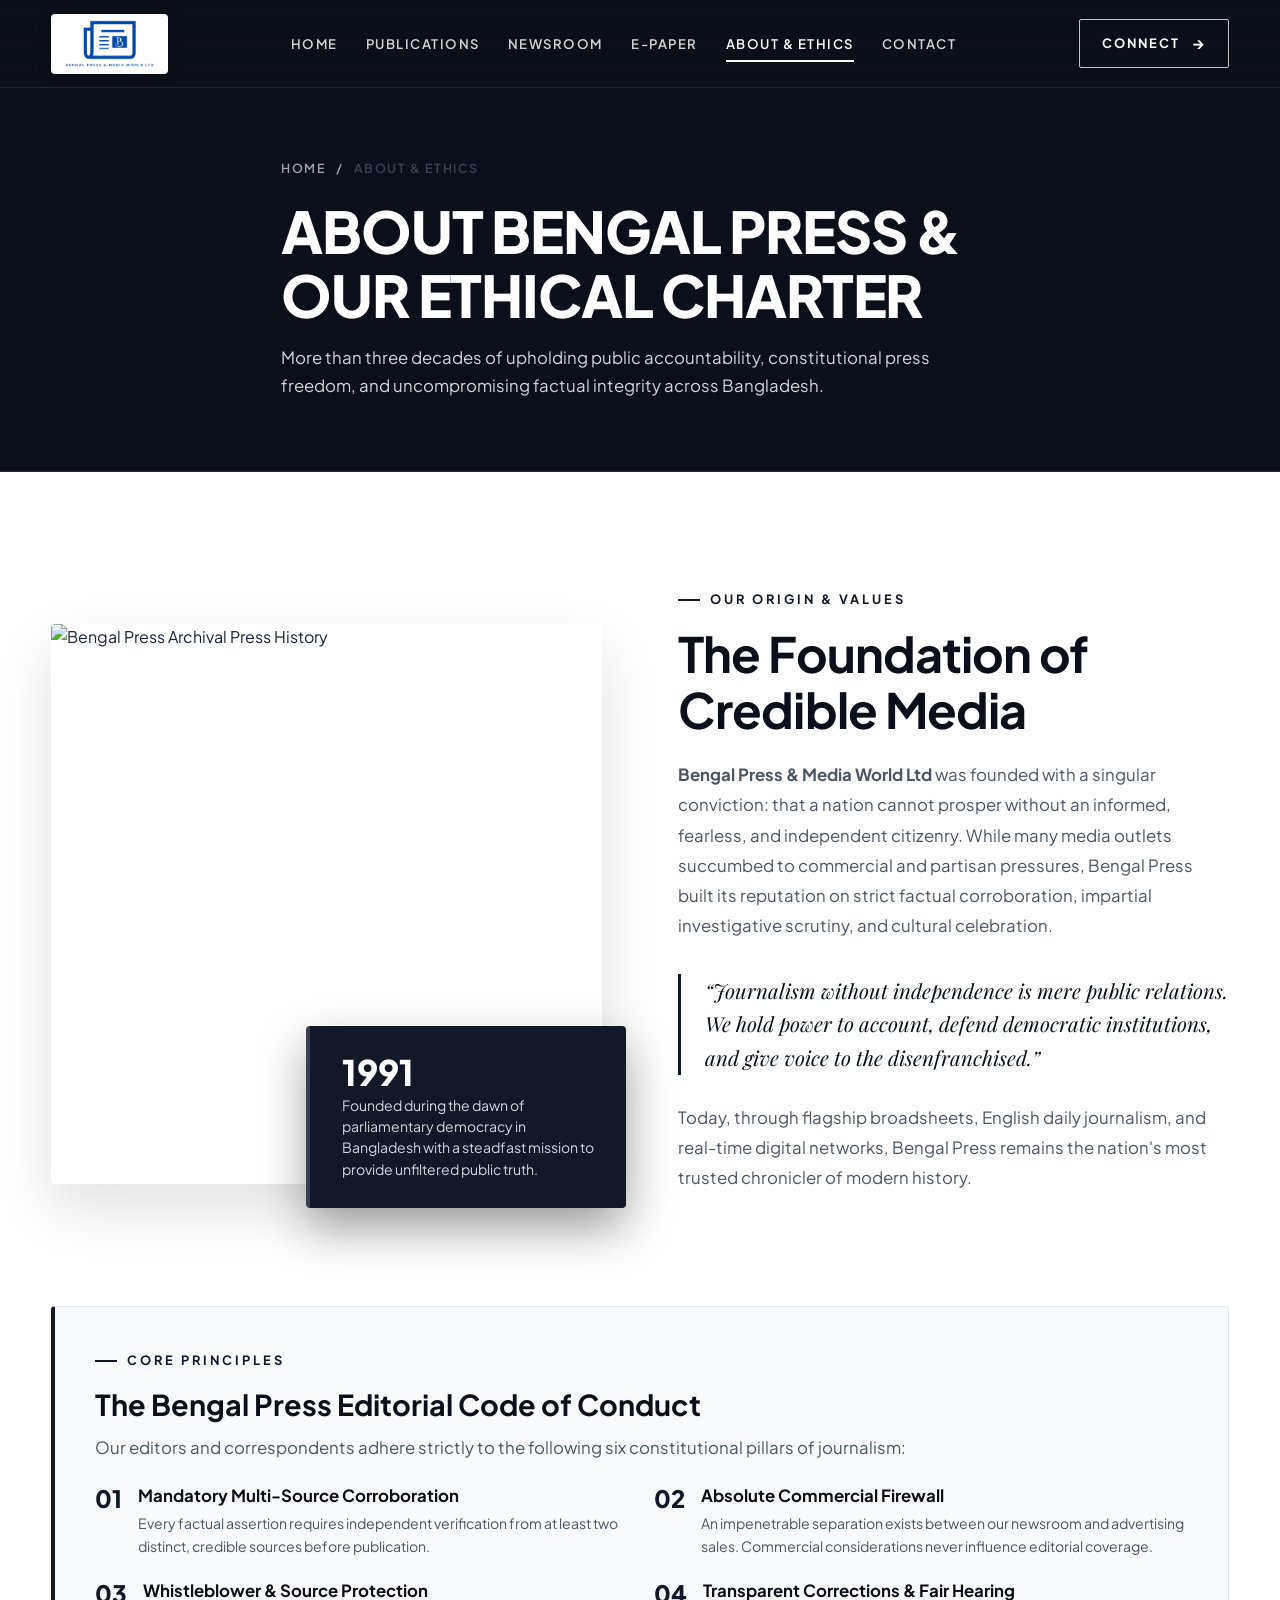
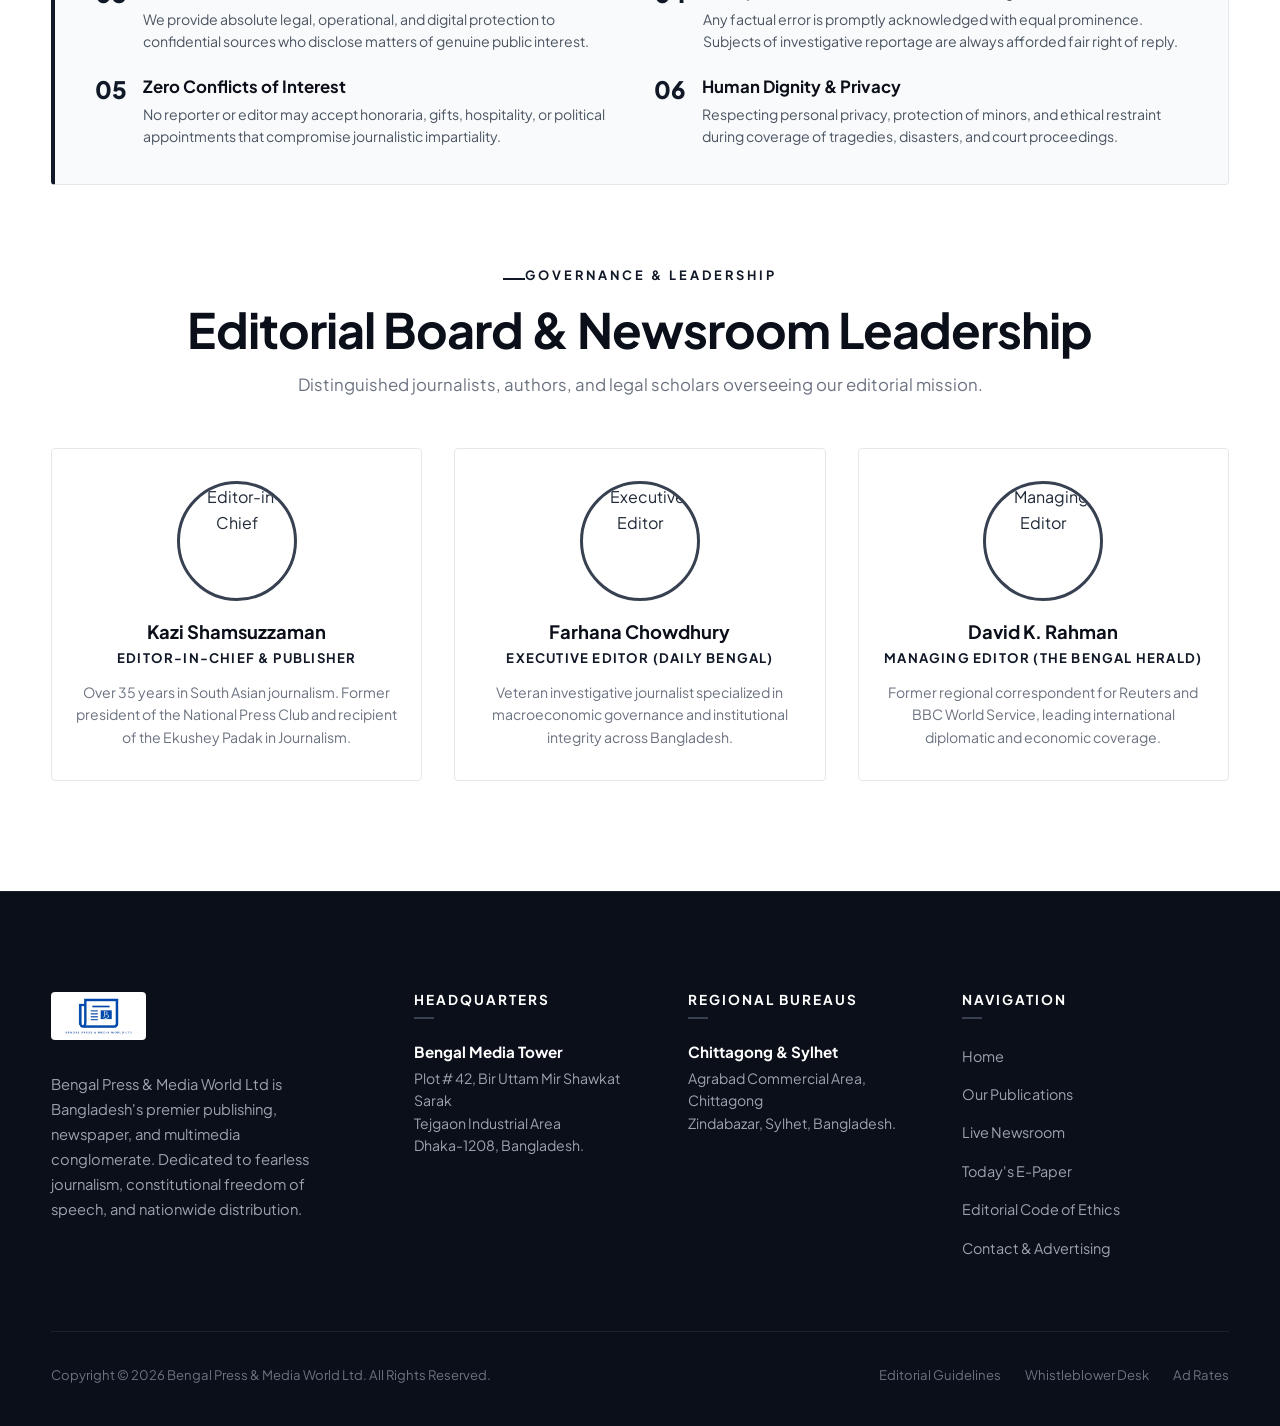
==== commit f8f7cd60: "Integrate user-uploaded official Bengal Press & Media World Ltd logo across all headers and footers" ====
--- a/about.html
+++ b/about.html
@@ -19,7 +19,7 @@
   <header class="site-header scrolled">
     <div class="container header-container">
       <a href="index.html" class="brand-logo-link">
-        <img src="assets/horizontal-logo-white.svg" alt="Bengal Press & Media World Ltd" class="brand-logo-svg">
+        <img src="assets/bengal-press-logo.png" alt="Bengal Press & Media World Ltd" class="brand-logo-img">
       </a>
       <nav class="nav-desktop">
         <a href="index.html" class="nav-link-item">HOME</a>
@@ -202,7 +202,7 @@
     <div class="container">
       <div class="footer-top-grid">
         <div class="footer-brand-col">
-          <img src="assets/horizontal-logo-white.svg" alt="Bengal Press & Media World Ltd" class="footer-logo">
+          <img src="assets/bengal-press-logo.png" alt="Bengal Press & Media World Ltd" class="footer-logo">
           <p class="footer-about-text">
             Bengal Press & Media World Ltd is Bangladesh's premier publishing, newspaper, and multimedia conglomerate. Dedicated to fearless journalism, constitutional freedom of speech, and nationwide distribution.
           </p>
--- a/css/main.css
+++ b/css/main.css
@@ -6,10 +6,10 @@
 @import url('https://fonts.googleapis.com/css2?family=Playfair+Display:ital,wght@0,400;0,600;0,700;0,900;1,400;1,700&family=Plus+Jakarta+Sans:wght@300;400;500;600;700;800&family=Inter:wght@300;400;500;600;700&display=swap');
 
 :root {
-  /* Brand Colors */
-  --color-primary: #0038A8;
-  --color-primary-dark: #002266;
-  --color-primary-light: #1A56DB;
+  /* Brand Colors — Classic Broadsheet Editorial Monochrome */
+  --color-primary: #111827;
+  --color-primary-dark: #000000;
+  --color-primary-light: #374151;
   --color-accent: #C29B38;
   --color-accent-hover: #D9AE43;
   
@@ -251,76 +251,6 @@
   border-color: var(--color-primary-dark);
 }
 
-/* Ticker bar */
-.top-ticker {
-  background-color: var(--color-dark);
-  color: var(--color-gray-300);
-  font-size: 0.78rem;
-  font-weight: 500;
-  letter-spacing: 0.5px;
-  border-bottom: 1px solid rgba(255, 255, 255, 0.08);
-  height: 38px;
-  display: flex;
-  align-items: center;
-  overflow: hidden;
-}
-
-.ticker-inner {
-  display: flex;
-  align-items: center;
-  justify-content: space-between;
-  width: 100%;
-}
-
-.ticker-live-badge {
-  display: inline-flex;
-  align-items: center;
-  gap: 6px;
-  background-color: rgba(220, 38, 38, 0.2);
-  color: #EF4444;
-  padding: 2px 8px;
-  border-radius: 2px;
-  font-size: 0.7rem;
-  font-weight: 800;
-  letter-spacing: 1px;
-  text-transform: uppercase;
-}
-
-.ticker-live-dot {
-  width: 6px;
-  height: 6px;
-  background-color: #EF4444;
-  border-radius: 50%;
-  animation: pulseDot 1.6s infinite ease-in-out;
-}
-
-@keyframes pulseDot {
-  0%, 100% { opacity: 1; transform: scale(1); }
-  50% { opacity: 0.3; transform: scale(0.7); }
-}
-
-.ticker-headline-marquee {
-  display: flex;
-  gap: 32px;
-  white-space: nowrap;
-  animation: marquee 35s linear infinite;
-}
-
-.ticker-item {
-  display: inline-flex;
-  align-items: center;
-  gap: 10px;
-}
-
-.ticker-item span.divider {
-  color: rgba(255, 255, 255, 0.25);
-}
-
-@keyframes marquee {
-  0% { transform: translateX(0); }
-  100% { transform: translateX(-50%); }
-}
-
 /* Animations */
 .fade-in-up {
   opacity: 0;
@@ -339,7 +269,4 @@
     --header-height-scrolled: 68px;
     --section-padding-y: var(--section-padding-mobile);
   }
-  .top-ticker {
-    display: none;
-  }
-}
+}
--- a/css/navbar.css
+++ b/css/navbar.css
@@ -5,7 +5,7 @@
 
 .site-header {
   position: fixed;
-  top: 38px; /* Offset for ticker */
+  top: 0;
   left: 0;
   width: 100%;
   height: var(--header-height);
@@ -36,25 +36,32 @@
 
 /* Brand Logo */
 .brand-logo-link {
-  display: flex;
-  align-items: center;
-  gap: 12px;
+  display: inline-flex;
+  align-items: center;
+  padding: 6px 14px;
+  background: #FFFFFF;
+  border-radius: 4px;
+  box-shadow: 0 4px 14px rgba(0, 0, 0, 0.18);
   text-decoration: none;
   z-index: 1002;
-}
-
-.brand-logo-svg {
+  transition: transform var(--transition-fast), box-shadow var(--transition-fast);
+}
+
+.brand-logo-link:hover {
+  transform: translateY(-1px);
+  box-shadow: 0 6px 20px rgba(0, 0, 0, 0.25);
+}
+
+.brand-logo-img {
   height: 48px;
   width: auto;
-  transition: transform var(--transition-fast);
-}
-
-.site-header.scrolled .brand-logo-svg {
-  height: 42px;
-}
-
-.brand-logo-link:hover .brand-logo-svg {
-  transform: translateY(-1px);
+  object-fit: contain;
+  display: block;
+  transition: height var(--transition-fast);
+}
+
+.site-header.scrolled .brand-logo-img {
+  height: 40px;
 }
 
 /* Desktop Navigation */
@@ -83,7 +90,7 @@
   transform: translateX(-50%) scaleX(0);
   width: 100%;
   height: 2px;
-  background-color: var(--color-primary-light);
+  background-color: #FFFFFF;
   transition: transform var(--transition-normal);
   transform-origin: center;
 }
--- a/css/footer.css
+++ b/css/footer.css
@@ -26,6 +26,11 @@
   height: 48px;
   width: auto;
   margin-bottom: 24px;
+  background: #FFFFFF;
+  padding: 6px 14px;
+  border-radius: 4px;
+  display: inline-block;
+  object-fit: contain;
 }
 
 .footer-about-text {
